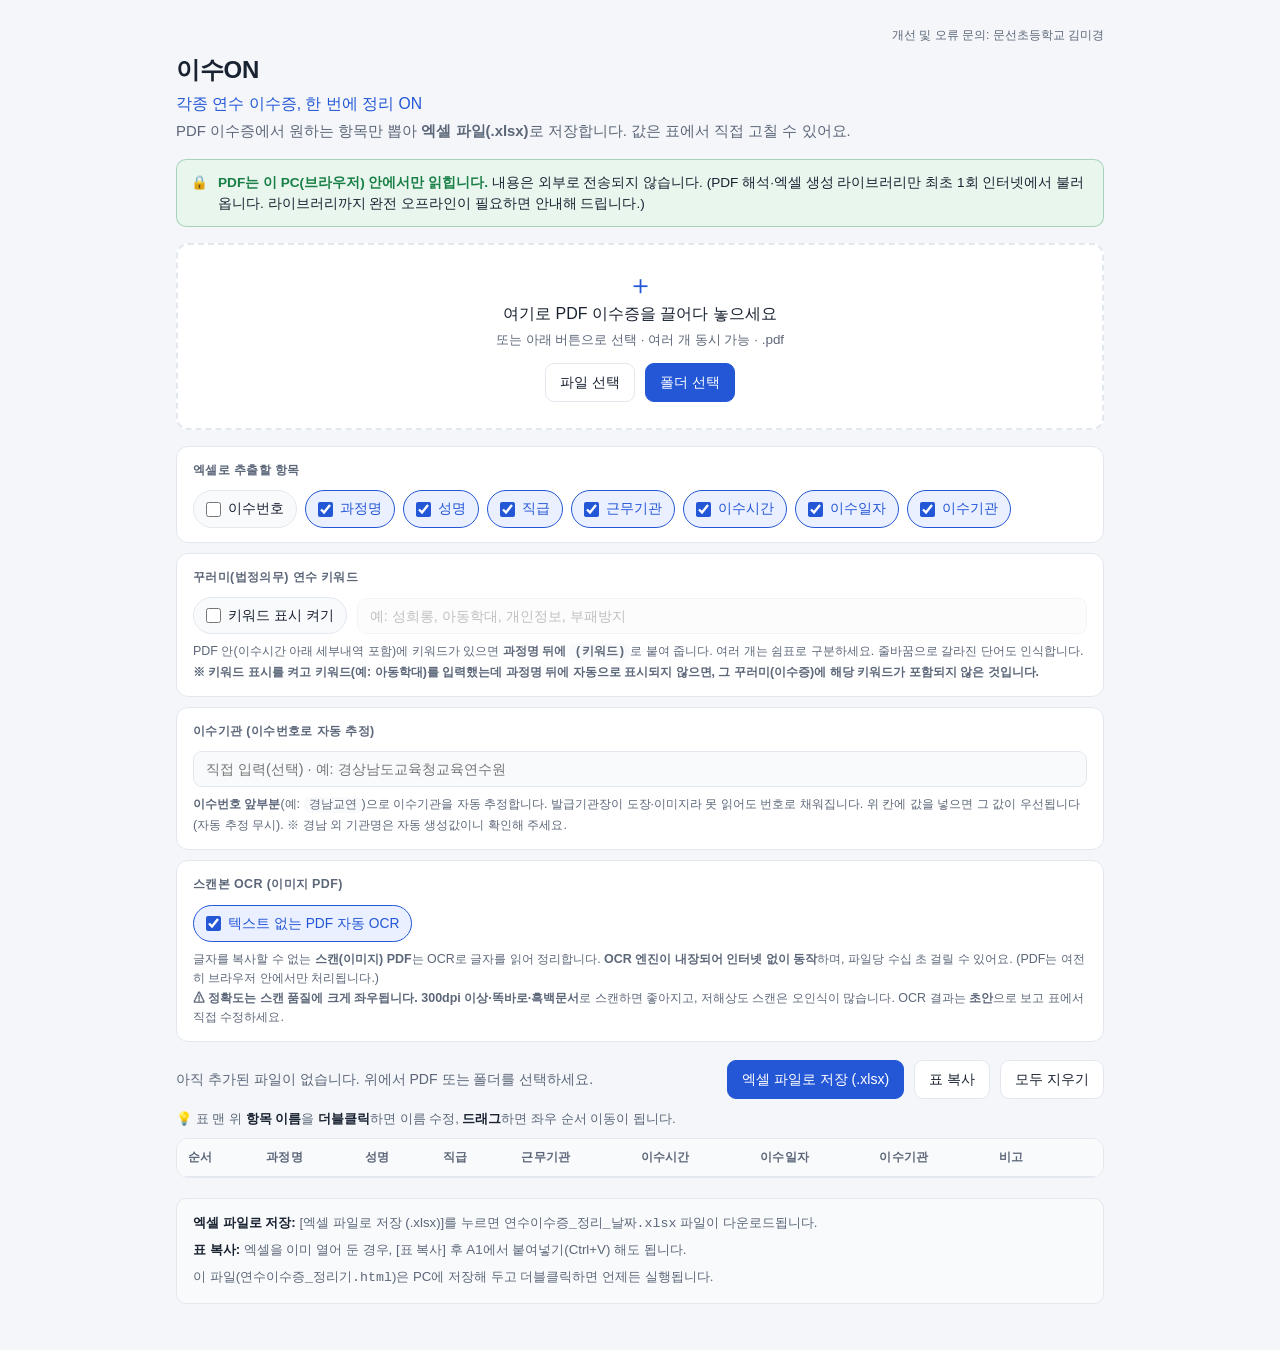
==== 연수이수증_정리기/web/index.html @ c48e7df6 "OCR 안내 보강: 저해상도 경고·300dpi 권장, 웹버전 '엔진 내장(인터넷 불필요)' 표기 Co-Authored-By: Claude Opus 4.8 <noreply@anthr" ====
<!doctype html>
<html lang="ko">
<head>
<meta charset="utf-8">
<meta name="viewport" content="width=device-width, initial-scale=1, viewport-fit=cover">
<title>이수ON</title>
<style>
  :root{
    --bg:#f4f6f9; --surface:#ffffff; --surface-2:#f9fafc;
    --fg:#192231; --muted:#5c6779; --line:#e3e8ef;
    --accent:#2457d6; --accent-weak:#eaf0ff;
    --good:#1a7f46; --good-bg:#e8f6ee;
    --warn:#9a6a00; --warn-bg:#fff6df; --warn-line:#f0dca0;
    --font:"Malgun Gothic","맑은 고딕",-apple-system,"Apple SD Gothic Neo","Noto Sans KR",sans-serif;
    --mono:"SFMono-Regular",Consolas,"Noto Sans KR",monospace;
    --radius:12px;
  }
  @media (prefers-color-scheme:dark){:root:not([data-theme="light"]){
    --bg:#0f141c; --surface:#161e29; --surface-2:#111823;
    --fg:#e7ecf4; --muted:#93a0b3; --line:#283340;
    --accent:#6f9bff; --accent-weak:#1b2740;
    --good:#58c98c; --good-bg:#14281d;
    --warn:#e6b85c; --warn-bg:#2a2314; --warn-line:#4a3d1c;
    color-scheme:dark;
  }}
  :root[data-theme="dark"]{
    --bg:#0f141c; --surface:#161e29; --surface-2:#111823;
    --fg:#e7ecf4; --muted:#93a0b3; --line:#283340;
    --accent:#6f9bff; --accent-weak:#1b2740;
    --good:#58c98c; --good-bg:#14281d;
    --warn:#e6b85c; --warn-bg:#2a2314; --warn-line:#4a3d1c;
    color-scheme:dark;
  }
  *{box-sizing:border-box;}
  html,body{margin:0;}
  body{background:var(--bg);color:var(--fg);font-family:var(--font);line-height:1.55;-webkit-text-size-adjust:100%;}
  .wrap{max-width:960px;margin:0 auto;padding:26px 16px 48px;}
  header h1{font-size:1.5rem;font-weight:700;margin:0 0 4px;letter-spacing:-.01em;}
  header p.sub{margin:0;color:var(--muted);font-size:.93rem;}
  header .tagline{margin:0 0 4px;color:var(--accent);font-weight:500;font-size:.98rem;}
  header h1 .on{color:inherit;}
  .privacy{display:flex;gap:10px;align-items:flex-start;margin:16px 0;padding:12px 14px;
    background:var(--good-bg);border:1px solid rgba(26,127,70,.3);border-radius:10px;font-size:.85rem;}
  .privacy b{color:var(--good);} .privacy .ic{flex:0 0 auto;}
  .contact{text-align:right;font-size:.75rem;color:var(--muted);margin:0 0 6px;}

  .drop{border:2px dashed var(--line);border-radius:var(--radius);background:var(--surface);
    padding:26px 20px;text-align:center;cursor:pointer;transition:border-color .15s,background .15s;display:block;}
  .drop:hover,.drop.over{border-color:var(--accent);background:var(--accent-weak);}
  .drop .plus{font-size:1.7rem;color:var(--accent);line-height:1;margin-bottom:4px;}
  .drop .big{font-size:1rem;font-weight:500;}
  .drop .small{color:var(--muted);font-size:.84rem;margin-top:3px;}
  .dropbtns{display:flex;gap:10px;justify-content:center;margin-top:12px;flex-wrap:wrap;}

  .panel{margin-top:16px;border:1px solid var(--line);border-radius:var(--radius);background:var(--surface);padding:14px 16px;}
  .panel + .panel{margin-top:10px;}
  .panel .ptitle{font-size:.78rem;font-weight:700;color:var(--muted);letter-spacing:.03em;margin-bottom:10px;text-transform:uppercase;}
  .chips{display:flex;flex-wrap:wrap;gap:8px;}
  .chip{display:inline-flex;align-items:center;gap:7px;padding:7px 12px;border:1px solid var(--line);
    border-radius:999px;font-size:.86rem;cursor:pointer;user-select:none;background:var(--surface-2);transition:.12s;}
  .chip:hover{border-color:var(--accent);}
  .chip input{accent-color:var(--accent);width:15px;height:15px;margin:0;cursor:pointer;}
  .chip.on{background:var(--accent-weak);border-color:var(--accent);color:var(--accent);font-weight:500;}
  .kwrow{display:flex;flex-wrap:wrap;gap:10px;align-items:center;}
  .kwrow .chip{flex:0 0 auto;}
  .kwrow input[type=text]{flex:1 1 240px;min-width:0;font-family:var(--font);font-size:.9rem;
    padding:9px 12px;border:1px solid var(--line);border-radius:9px;background:var(--surface-2);color:var(--fg);}
  .kwrow input[type=text]:focus{outline:2px solid var(--accent);outline-offset:-1px;border-color:var(--accent);}
  .kwrow input[type=text]:disabled{opacity:.45;cursor:not-allowed;}
  .issinput{width:100%;font-family:var(--font);font-size:.9rem;padding:9px 12px;border:1px solid var(--line);border-radius:9px;background:var(--surface-2);color:var(--fg);}
  .issinput:focus{outline:2px solid var(--accent);outline-offset:-1px;border-color:var(--accent);}
  .kwhint{font-size:.78rem;color:var(--muted);margin-top:8px;}
  .kwhint code{font-family:var(--mono);background:var(--surface-2);padding:1px 5px;border-radius:5px;}

  .bar{display:flex;flex-wrap:wrap;gap:10px;align-items:center;margin:18px 0 10px;}
  .bar .count{color:var(--muted);font-size:.88rem;margin-right:auto;}
  .tablehint{margin:0 0 8px;font-size:.82rem;color:var(--muted);}
  .tablehint b{color:var(--fg);}
  button{font-family:var(--font);font-size:.88rem;font-weight:500;cursor:pointer;border-radius:9px;
    padding:9px 14px;border:1px solid var(--line);background:var(--surface);color:var(--fg);transition:.15s;}
  button:hover{border-color:var(--accent);}
  button.primary{background:var(--accent);border-color:var(--accent);color:#fff;}
  button.primary:hover{filter:brightness(1.05);}
  button:focus-visible{outline:2px solid var(--accent);outline-offset:2px;}

  .tablecard{border:1px solid var(--line);border-radius:var(--radius);overflow:hidden;background:var(--surface);}
  .tablescroll{overflow-x:auto;}
  table{border-collapse:collapse;width:100%;font-size:.89rem;}
  th,td{padding:9px 11px;text-align:left;border-bottom:1px solid var(--line);vertical-align:top;white-space:nowrap;}
  th{background:var(--surface-2);font-weight:700;font-size:.78rem;color:var(--muted);letter-spacing:.02em;position:sticky;top:0;z-index:1;}
  td.idx{color:var(--muted);font-variant-numeric:tabular-nums;width:48px;}
  td.data{font-family:var(--mono);white-space:normal;max-width:240px;}
  th.col{cursor:grab;user-select:none;}
  th.col.dragging{opacity:.45;}
  th.col.dragover{box-shadow:inset 3px 0 0 var(--accent);}
  th.col .lbl{display:inline-block;}
  th .lbl[contenteditable]{outline:2px solid var(--accent);border-radius:4px;padding:0 3px;cursor:text;}
  th.idx{cursor:pointer;}
  td[contenteditable]:focus{outline:2px solid var(--accent);outline-offset:-2px;border-radius:4px;background:var(--accent-weak);}
  tr.warn td{background:var(--warn-bg);}
  tr.example td{opacity:.72;}
  td.note{font-size:.78rem;white-space:normal;max-width:180px;}
  td.note.ok{color:var(--good);} td.note.bad{color:var(--warn);}
  .badge{display:inline-block;font-size:.66rem;font-weight:700;padding:1px 7px;border-radius:999px;background:var(--accent-weak);color:var(--accent);margin-left:6px;}
  .del{border:none;background:none;color:var(--muted);font-size:1rem;padding:2px 6px;border-radius:6px;}
  .del:hover{color:#d9534f;background:rgba(217,83,79,.12);}

  .foot{margin-top:20px;padding:14px 16px;border:1px solid var(--line);border-radius:10px;background:var(--surface-2);font-size:.83rem;color:var(--muted);}
  .foot b{color:var(--fg);} .foot p{margin:0 0 6px;} .foot p:last-child{margin:0;}
  .foot code{font-family:var(--mono);}
  .toast{position:fixed;left:50%;transform:translateX(-50%);bottom:22px;
    background:var(--fg);color:var(--bg);padding:10px 18px;border-radius:999px;font-size:.86rem;
    box-shadow:0 6px 24px rgba(0,0,0,.25);opacity:0;transition:opacity .2s;pointer-events:none;z-index:20;}
  .toast.show{opacity:1;}
  .spin{display:inline-block;width:14px;height:14px;border:2px solid var(--line);border-top-color:var(--accent);
    border-radius:50%;animation:sp .7s linear infinite;vertical-align:-2px;}
  @keyframes sp{to{transform:rotate(360deg);}}
  @media (prefers-reduced-motion:reduce){.spin{animation:none;}}
  @media (max-width:520px){header h1{font-size:1.3rem;} .drop{padding:22px 14px;}}
</style>
</head>
<body>
<div class="wrap">
  <div class="contact">개선 및 오류 문의: 문선초등학교 김미경</div>
  <header>
    <h1>이수<span class="on">ON</span></h1>
    <p class="tagline">각종 연수 이수증, 한 번에 정리 ON</p>
    <p class="sub">PDF 이수증에서 원하는 항목만 뽑아 <b>엑셀 파일(.xlsx)</b>로 저장합니다. 값은 표에서 직접 고칠 수 있어요.</p>
  </header>

  <div class="privacy">
    <span class="ic">🔒</span>
    <div><b>PDF는 이 PC(브라우저) 안에서만 읽힙니다.</b> 내용은 외부로 전송되지 않습니다. (PDF 해석·엑셀 생성 라이브러리만 최초 1회 인터넷에서 불러옵니다. 라이브러리까지 완전 오프라인이 필요하면 안내해 드립니다.)</div>
  </div>

  <div class="drop" id="drop">
    <div class="plus">＋</div>
    <div class="big">여기로 PDF 이수증을 끌어다 놓으세요</div>
    <div class="small">또는 아래 버튼으로 선택 · 여러 개 동시 가능 · .pdf</div>
    <div class="dropbtns">
      <button type="button" id="pickFiles">파일 선택</button>
      <button type="button" id="pickFolder" class="primary">폴더 선택</button>
    </div>
    <input id="fileInput" type="file" accept="application/pdf,.pdf" multiple hidden>
    <input id="folderInput" type="file" webkitdirectory hidden>
  </div>

  <div class="panel">
    <div class="ptitle">엑셀로 추출할 항목</div>
    <div class="chips" id="colChips"></div>
  </div>

  <div class="panel">
    <div class="ptitle">꾸러미(법정의무) 연수 키워드</div>
    <div class="kwrow">
      <label class="chip" id="kwChip"><input type="checkbox" id="kwToggle"><span>키워드 표시 켜기</span></label>
      <input type="text" id="kwInput" placeholder="예: 성희롱, 아동학대, 개인정보, 부패방지" disabled>
    </div>
    <div class="kwhint">PDF 안(이수시간 아래 세부내역 포함)에 키워드가 있으면 <b>과정명 뒤에 <code>(키워드)</code></b>로 붙여 줍니다. 여러 개는 쉼표로 구분하세요. 줄바꿈으로 갈라진 단어도 인식합니다.<br><b>※ 키워드 표시를 켜고 키워드(예: 아동학대)를 입력했는데 과정명 뒤에 자동으로 표시되지 않으면, 그 꾸러미(이수증)에 해당 키워드가 포함되지 않은 것입니다.</b></div>
  </div>

  <div class="panel">
    <div class="ptitle">이수기관 (이수번호로 자동 추정)</div>
    <input type="text" id="issInput" placeholder="직접 입력(선택) · 예: 경상남도교육청교육연수원" class="issinput">
    <div class="kwhint"><b>이수번호 앞부분</b>(예: <code>경남교연</code>)으로 이수기관을 자동 추정합니다. 발급기관장이 도장·이미지라 못 읽어도 번호로 채워집니다. 위 칸에 값을 넣으면 그 값이 우선됩니다(자동 추정 무시). ※ 경남 외 기관명은 자동 생성값이니 확인해 주세요.</div>
  </div>

  <div class="panel">
    <div class="ptitle">스캔본 OCR (이미지 PDF)</div>
    <label class="chip on" id="ocrChip"><input type="checkbox" id="ocrToggle" checked><span>텍스트 없는 PDF 자동 OCR</span></label>
    <div class="kwhint">글자를 복사할 수 없는 <b>스캔(이미지) PDF</b>는 OCR로 글자를 읽어 정리합니다. <b>OCR 엔진이 내장되어 인터넷 없이 동작</b>하며, 파일당 수십 초 걸릴 수 있어요. (PDF는 여전히 브라우저 안에서만 처리됩니다.)<br><b>⚠ 정확도는 스캔 품질에 크게 좌우됩니다.</b> <b>300dpi 이상·똑바로·흑백문서</b>로 스캔하면 좋아지고, 저해상도 스캔은 오인식이 많습니다. OCR 결과는 <b>초안</b>으로 보고 표에서 직접 수정하세요.</div>
  </div>

  <div class="bar">
    <span class="count" id="count">아직 추가된 파일이 없습니다. 위에서 PDF 또는 폴더를 선택하세요.</span>
    <button id="saveXlsxBtn" class="primary">엑셀 파일로 저장 (.xlsx)</button>
    <button id="copyBtn">표 복사</button>
    <button id="clearBtn">모두 지우기</button>
  </div>

  <p class="tablehint">💡 표 맨 위 <b>항목 이름</b>을 <b>더블클릭</b>하면 이름 수정, <b>드래그</b>하면 좌우 순서 이동이 됩니다.</p>

  <div class="tablecard">
    <div class="tablescroll"><table>
      <thead><tr id="headRow"></tr></thead>
      <tbody id="tbody"></tbody>
    </table></div>
  </div>

  <div class="foot">
    <p><b>엑셀 파일로 저장:</b> [엑셀 파일로 저장 (.xlsx)]를 누르면 <code>연수이수증_정리_날짜.xlsx</code> 파일이 다운로드됩니다.</p>
    <p><b>표 복사:</b> 엑셀을 이미 열어 둔 경우, [표 복사] 후 A1에서 붙여넣기(Ctrl+V) 해도 됩니다.</p>
    <p>이 파일(<code>연수이수증_정리기.html</code>)은 PC에 저장해 두고 더블클릭하면 언제든 실행됩니다.</p>
  </div>
</div>

<div class="toast" id="toast"></div>

<script src="lib/pdf.min.js"></script>
<script src="lib/xlsx.full.min.js"></script>
<script src="tess/tesseract.min.js"></script>
<script>
(function(){
  "use strict";
  if(window.pdfjsLib){
    pdfjsLib.GlobalWorkerOptions.workerSrc="lib/pdf.worker.min.js";
  }

  // ===== 추출 로직 =====
  var L={
    number:["연수이수번호","이수증번호","이수증서번호","이수번호","연수번호","수료증번호","수료번호","증서번호","발급번호","등록번호","관리번호"],
    course:["과정명","연수과정명","교육과정명","과정"],
    name:["성명","이름","성함","수료자","이수자","연수자","교육생"],
    rank:["직급","직위","직 급","현직급"],
    org:["근무기관","소속기관","소속","근무처","학교명","근무학교","근무지"],
    hours:["이수시간","연수시간","교육시간","수료시간","이수 시간"],
    date:["이수일자","이수일","수료일자","수료일","이수년월일","연수이수일자","연수이수일","교육이수일"],
    period:["연수기간","교육기간","이수기간","수료기간","연수일자","교육일자"],
    issuer:["이수기관","연수기관","교육기관","발급기관","주관기관","운영기관","교육원","연수원"]
  };
  function esc(s){return s.replace(/[.*+?^${}()|[\]\\]/g,'\\$&');}
  function spaced(l){return l.split('').map(esc).join('\\s*');}
  function findValue(text,labels){
    var lines=text.split('\n');
    for(var i=0;i<labels.length;i++){var re=new RegExp(spaced(labels[i])+'\\s*[:：]?\\s*(.+)');
      for(var j=0;j<lines.length;j++){var m=re.exec(lines[j]);if(m&&m[1].trim())return m[1].trim();}}
    return '';
  }
  function findLabelValue(text,labels,multi){
    var lines=text.split('\n');
    for(var i=0;i<labels.length;i++){
      var re=new RegExp('^\\s*'+spaced(labels[i])+'\\s*[:：]\\s*(.*)$');
      for(var j=0;j<lines.length;j++){
        var m=re.exec(lines[j]);
        if(m){
          var val=(m[1]||'').trim();
          if(multi){
            for(var k=j+1;k<lines.length;k++){
              var ln=lines[k];
              if(!ln.trim())break;
              if(/^\s*[가-힣A-Za-z()\s]{1,12}[:：]/.test(ln))break;
              val+=ln.trim();
            }
          }
          if(val)return val;
        }
      }
    }
    return '';
  }
  function toIso(m){function p(n,l){n=String(n);while(n.length<l)n='0'+n;return n;}return p(+m[1],4)+'-'+p(+m[2],2)+'-'+p(+m[3],2);}
  function allDates(s){var re=/(\d{4})\s*[.\-/년]\s*(\d{1,2})\s*[.\-/월]\s*(\d{1,2})/g,m,r=[];while((m=re.exec(s)))r.push(m);return r;}
  function extractDateStr(v){var ms=allDates(v);return ms.length?toIso(ms[ms.length-1]):'';}
  function extractNumber(v){if(!v)return'';var m=/제\s*([0-9A-Za-z가-힣\-–()]+)\s*호/.exec(v);if(m)return m[1].trim();m=/([0-9]{2,}[0-9A-Za-z\-–/]*)/.exec(v);if(m)return m[1].trim();var t=v.trim().split(/\s+/);return t[0]||v.trim();}
  function extractName(v){if(!v)return'';var m=/^((?:[가-힣]\s+){1,3}[가-힣])/.exec(v.trim());if(m)return m[1].replace(/\s+/g,'');m=/[가-힣]{2,5}/.exec(v);if(m)return m[0];m=/[A-Za-z]+(?:\s[A-Za-z]+){0,2}/.exec(v);return m?m[0].trim():v.trim();}
  function extractNumberFull(text){var v=findValue(text,L.number),n=v?extractNumber(v):'';if(n)return n;var m=/제\s*([0-9A-Za-z가-힣][0-9A-Za-z가-힣\-–()/]*)\s*호/.exec(text);if(m)return m[1].trim();return '';}
  function extractDateFull(text){
    var d=extractDateStr(findValue(text,L.date));if(d)return d;
    d=extractDateStr(findValue(text,L.period));if(d)return d;
    var lines=text.split('\n');
    for(var i=0;i<lines.length;i++){if(lines[i].indexOf('증명')>=0||lines[i].indexOf('발급')>=0||lines[i].indexOf('수여')>=0){
      for(var j=i;j<Math.min(i+3,lines.length);j++){var ms=allDates(lines[j]);if(ms.length)return toIso(ms[ms.length-1]);}}}
    var m2=allDates(text);if(m2.length)return toIso(m2[m2.length-1]);
    return '';
  }
  var ISSUER_MAP={'중앙교연':'중앙교육연수원','경남교연':'경상남도교육청교육연수원','서울교연':'서울특별시교육청교육연수원','부산교연':'부산광역시교육청교육연수원','대구교연':'대구광역시교육청교육연수원','인천교연':'인천광역시교육청교육연수원','광주교연':'광주광역시교육청교육연수원','대전교연':'대전광역시교육청교육연수원','울산교연':'울산광역시교육청교육연수원','세종교연':'세종특별자치시교육청교육연수원','경기교연':'경기도교육청교육연수원','강원교연':'강원특별자치도교육청교육연수원','충북교연':'충청북도교육청교육연수원','충남교연':'충청남도교육청교육연수원','전북교연':'전북특별자치도교육청교육연수원','전남교연':'전라남도교육청교육연수원','경북교연':'경상북도교육청교육연수원','제주교연':'제주특별자치도교육청교육연수원'};
  function issuerFromNumber(num){
    if(!num)return '';
    var m=/^\s*제?\s*([가-힣A-Za-z]+)/.exec(num);
    if(!m)return '';
    var key=m[1];
    if(ISSUER_MAP[key])return ISSUER_MAP[key];
    if(/(연수원|교육원|진흥원|평생교육|교육연수)/.test(key)&&key.length>=4)return key;
    for(var k in ISSUER_MAP){if(key.indexOf(k)===0||k.indexOf(key)===0)return ISSUER_MAP[k];}
    return '';
  }
  function extractIssuer(text){
    var v=findLabelValue(text,L.issuer,false);if(v)return v.trim();
    var lines=text.split('\n').map(function(s){return s.trim();}).filter(Boolean);
    var markers=['연수원','교육원','교육청','학교','평생교육','센터','교육연수','진흥원'];
    for(var i=lines.length-1;i>=0;i--){
      var core=lines[i].replace(/\s*[\(（][^\)）]*[\)）]\s*$/,'').trim();
      if(/장$/.test(core)&&core.length>=4&&markers.some(function(m){return core.indexOf(m)>=0;})){
        var name=core.replace(/장$/,'').replace(/\s+/g,'').trim();
        if(name.length>=2)return name;
      }
    }
    return '';
  }
  function parsePdfText(text){
    return {
      number:extractNumberFull(text),
      course:findLabelValue(text,L.course,true),
      name:extractName(findLabelValue(text,L.name,false)||findValue(text,L.name)),
      rank:findLabelValue(text,L.rank,false),
      org:findLabelValue(text,L.org,true),
      hours:findLabelValue(text,L.hours,false),
      date:extractDateFull(text),
      issuer:extractIssuer(text)
    };
  }

  // ===== PDF → 텍스트 =====
  function extractText(buf){
    return pdfjsLib.getDocument({data:buf}).promise.then(function(pdf){
      var pages=[],out=[];for(var p=1;p<=pdf.numPages;p++)pages.push(p);
      return pages.reduce(function(chain,pn){return chain.then(function(){
        return pdf.getPage(pn).then(function(page){return page.getTextContent().then(function(tc){
          var lines=[];
          tc.items.forEach(function(it){
            if(typeof it.str!=='string')return;
            var x=it.transform[4],y=it.transform[5],h=it.height||10,line=null;
            for(var k=0;k<lines.length;k++){if(Math.abs(lines[k].y-y)<=Math.max(3,h*0.5)){line=lines[k];break;}}
            if(!line){line={y:y,parts:[]};lines.push(line);}
            line.parts.push({x:x,w:it.width||0,s:it.str});
          });
          lines.sort(function(a,b){return b.y-a.y;});
          lines.forEach(function(Ln){
            Ln.parts.sort(function(a,b){return a.x-b.x;});
            var str='',pe=null;
            Ln.parts.forEach(function(pt){if(pe!==null&&(pt.x-pe)>1.5)str+=' ';str+=pt.s;pe=pt.x+pt.w;});
            out.push(str);
          });
        });});
      });},Promise.resolve()).then(function(){try{pdf.destroy();}catch(e){}return out.join('\n');});
    });
  }

  // ===== 상태 =====
  var COLS=[
    {key:'number',label:'이수번호'},{key:'course',label:'과정명'},{key:'name',label:'성명'},
    {key:'rank',label:'직급'},{key:'org',label:'근무기관'},{key:'hours',label:'이수시간'},
    {key:'date',label:'이수일자'},{key:'issuer',label:'이수기관'}
  ];
  var WIDTH={number:24,course:40,name:10,rank:16,org:40,hours:14,date:12,issuer:24};
  var selected={number:false,course:true,name:true,rank:true,org:true,hours:true,date:true,issuer:true};
  var bundleOn=false, keywords=[], issuerDefault='', ocrOn=true;
  var order=COLS.map(function(c){return c.key;});
  var labels={}; COLS.forEach(function(c){labels[c.key]=c.label;});
  var dragKey=null;
  var idxLabel='순서';
  var rows=[];

  var EXAMPLE={example:true,file:'예시_이수증.pdf',
    text:'법정의무연수 성희롱예방 아동학대 개인정보',
    number:'경남교연-2026-446420',course:'노무행정실무과정(1기)',name:'김미경',
    rank:'지방교육행정주사보',org:'경상남도교육청 경상남도사천교육지원청 문선초등학교',
    hours:'14시간 (840분)',date:'2026-05-22',issuer:''};

  function norm(s){return (s||'').replace(/\s+/g,'');}
  function compose(base,row){
    if(bundleOn&&keywords.length){
      var hay=row.textNorm||norm(row.text);
      var matched=keywords.filter(function(k){return k&&hay.indexOf(norm(k))>=0;});
      if(matched.length)return (base||'')+'('+matched.join(', ')+')';
    }
    return base||'';
  }
  function getVal(row,key){
    if(key==='course')return row.courseEdited?(row.courseOverride||''):compose(row.course,row);
    if(key==='issuer')return row.issuer||issuerDefault||issuerFromNumber(row.number)||'';
    return row[key]||'';
  }
  function setVal(row,key,text){
    if(key==='course'){row.courseEdited=true;row.courseOverride=text;}
    else row[key]=text;
  }
  function rowNote(row){
    if(row.textFailed)return '텍스트 추출 실패 (스캔본일 수 있음)';
    var miss=[];
    order.forEach(function(k){if(selected[k]&&!getVal(row,k))miss.push(labels[k]);});
    return miss.length?('검토필요: '+miss.join(', ')+' 미검출'):'';
  }

  // ===== 렌더 =====
  var tbody=document.getElementById('tbody'),headRow=document.getElementById('headRow'),countEl=document.getElementById('count');
  function escapeHtml(s){return String(s==null?'':s).replace(/[&<>"]/g,function(c){return {'&':'&amp;','<':'&lt;','>':'&gt;','"':'&quot;'}[c];});}
  function renderHead(){
    var h='<th class="idx"><span class="lbl">'+escapeHtml(idxLabel)+'</span></th>';
    order.forEach(function(k){ if(!selected[k])return;
      h+='<th class="col" draggable="true" data-key="'+k+'" title="더블클릭: 이름 수정 · 드래그: 순서 이동"><span class="lbl">'+escapeHtml(labels[k])+'</span></th>';
    });
    h+='<th>비고</th><th></th>';
    headRow.innerHTML=h;
    bindHeader();
  }
  function moveColumn(from,to){
    if(!from||from===to)return;
    var fi=order.indexOf(from); if(fi<0)return;
    order.splice(fi,1);
    var ti=order.indexOf(to); if(ti<0){order.push(from);}else{order.splice(ti,0,from);}
    render();
  }
  function bindHeader(){
    Array.prototype.forEach.call(headRow.querySelectorAll('th.col'),function(th){
      var span=th.querySelector('.lbl'),key=th.getAttribute('data-key');
      th.addEventListener('dblclick',function(){
        th.setAttribute('draggable','false');span.setAttribute('contenteditable','true');span.focus();
        var rg=document.createRange();rg.selectNodeContents(span);var sel=window.getSelection();sel.removeAllRanges();sel.addRange(rg);
      });
      span.addEventListener('keydown',function(e){if(e.key==='Enter'){e.preventDefault();span.blur();}});
      span.addEventListener('blur',function(){
        span.removeAttribute('contenteditable');th.setAttribute('draggable','true');
        var v=span.textContent.trim();if(v)labels[key]=v;renderHead();
      });
      th.addEventListener('dragstart',function(e){if(span.getAttribute('contenteditable')){e.preventDefault();return;}dragKey=key;e.dataTransfer.effectAllowed='move';th.classList.add('dragging');});
      th.addEventListener('dragend',function(){dragKey=null;Array.prototype.forEach.call(headRow.querySelectorAll('th.col'),function(x){x.classList.remove('dragging','dragover');});});
      th.addEventListener('dragover',function(e){if(!dragKey)return;e.preventDefault();e.dataTransfer.dropEffect='move';th.classList.add('dragover');});
      th.addEventListener('dragleave',function(){th.classList.remove('dragover');});
      th.addEventListener('drop',function(e){e.preventDefault();th.classList.remove('dragover');moveColumn(dragKey,key);});
    });
    var idxTh=headRow.querySelector('th.idx'),ispan=idxTh&&idxTh.querySelector('.lbl');
    if(ispan){
      idxTh.addEventListener('dblclick',function(){ispan.setAttribute('contenteditable','true');ispan.focus();var rg=document.createRange();rg.selectNodeContents(ispan);var sel=window.getSelection();sel.removeAllRanges();sel.addRange(rg);});
      ispan.addEventListener('keydown',function(e){if(e.key==='Enter'){e.preventDefault();ispan.blur();}});
      ispan.addEventListener('blur',function(){ispan.removeAttribute('contenteditable');var v=ispan.textContent.trim();if(v)idxLabel=v;renderHead();});
    }
  }
  function render(){
    renderHead();
    tbody.innerHTML='';
    var list=rows;
    list.forEach(function(r,i){
      var note=r.example?'':rowNote(r);
      var tr=document.createElement('tr');
      tr.className=(r.example?'example':'')+(note?' warn':'');
      var html='<td class="idx">'+(i+1)+'</td>';
      order.forEach(function(k){if(!selected[k])return;
        html+='<td class="data" data-k="'+k+'" contenteditable="true">'+escapeHtml(getVal(r,k))+'</td>';
      });
      html+='<td class="note '+(note?'bad':'ok')+'">'+(r.example?'<span class="badge">예시</span>':(note?escapeHtml(note):'정상'))+'</td>';
      html+='<td>'+(r.example?'':'<button class="del" data-i="'+i+'" title="삭제">✕</button>')+'</td>';
      tr.innerHTML=html;
      tbody.appendChild(tr);
    });
    bindCells();
    updateCount();
  }
  function bindCells(){
    Array.prototype.forEach.call(tbody.querySelectorAll('td[contenteditable]'),function(td){
      td.addEventListener('input',function(){
        var idx=Array.prototype.indexOf.call(tbody.children,td.parentNode);
        if(idx<0||!rows[idx])return; setVal(rows[idx],td.getAttribute('data-k'),td.textContent.trim());
      });
      td.addEventListener('blur',function(){render();});
    });
    Array.prototype.forEach.call(tbody.querySelectorAll('.del'),function(b){
      b.addEventListener('click',function(){rows.splice(+b.getAttribute('data-i'),1);render();});
    });
  }
  function updateCount(){
    if(!rows.length){countEl.textContent='아직 추가된 파일이 없습니다. 위에서 PDF 또는 폴더를 선택하세요.';return;}
    var warn=0;rows.forEach(function(r){if(rowNote(r))warn++;});
    countEl.textContent='총 '+rows.length+'건'+(warn?(' · 검토 필요 '+warn+'건'):' · 모두 정상');
  }

  // ===== 파일 처리 =====
  // ===== OCR (스캔 PDF용, 필요할 때만 인터넷에서 로드) =====
  function loadTesseract(){return window.Tesseract?Promise.resolve():Promise.reject(new Error('OCR 엔진 로드 실패'));}
  function renderCanvas(page,scale){
    var vp=page.getViewport({scale:scale});
    var cv=document.createElement('canvas');cv.width=Math.ceil(vp.width);cv.height=Math.ceil(vp.height);
    return page.render({canvasContext:cv.getContext('2d'),viewport:vp}).promise.then(function(){return cv;});
  }
  function preprocess(cv){
    // 그레이스케일만 (이진화는 오인식을 늘려 사용하지 않음)
    try{
      var ctx=cv.getContext('2d'),im=ctx.getImageData(0,0,cv.width,cv.height),d=im.data,i,g;
      for(i=0;i<d.length;i+=4){g=(d[i]*0.299+d[i+1]*0.587+d[i+2]*0.114)|0;d[i]=d[i+1]=d[i+2]=g;}
      ctx.putImageData(im,0,0);
    }catch(e){}
    return cv;
  }
  function detectSkew(cv){
    try{
      var sc=Math.min(1,900/cv.width),w=Math.round(cv.width*sc),h=Math.round(cv.height*sc);
      var t=document.createElement('canvas');t.width=w;t.height=h;t.getContext('2d').drawImage(cv,0,0,w,h);
      var im=t.getContext('2d').getImageData(0,0,w,h).data,gr=new Uint8Array(w*h),hist=new Array(256),i;
      for(i=0;i<256;i++)hist[i]=0;
      for(i=0;i<w*h;i++){var p=i*4,g=(im[p]*0.299+im[p+1]*0.587+im[p+2]*0.114)|0;gr[i]=g;hist[g]++;}
      var tot=w*h,sum=0;for(i=0;i<256;i++)sum+=i*hist[i];var sB=0,wB=0,mx=0,th=128,wF,mB,mF,bt;
      for(i=0;i<256;i++){wB+=hist[i];if(!wB)continue;wF=tot-wB;if(!wF)break;sB+=i*hist[i];mB=sB/wB;mF=(sum-sB)/wF;bt=wB*wF*(mB-mF)*(mB-mF);if(bt>mx){mx=bt;th=i;}}
      var xs=[],ys=[],cx=w/2,cy=h/2,x,y;
      for(y=0;y<h;y++)for(x=0;x<w;x++)if(gr[y*w+x]<th){xs.push(x-cx);ys.push(y-cy);}
      var n=xs.length;if(n<80)return 0;var best=0,bs=-1,deg;
      for(deg=-12;deg<=12.0001;deg+=0.3){var r=deg*Math.PI/180,c=Math.cos(r),s=Math.sin(r),acc={},k,scr=0;
        for(i=0;i<n;i++){var yp=Math.round(ys[i]*c-xs[i]*s);acc[yp]=(acc[yp]||0)+1;}
        for(k in acc)scr+=acc[k]*acc[k];
        if(scr>bs){bs=scr;best=deg;}}
      return best;
    }catch(e){return 0;}
  }
  function deskew(cv){
    // 기울기가 큰 경우(>3.5도)만 자동 회전 보정 (작은 기울기는 보간 흐림이 손해)
    var a=detectSkew(cv);
    if(Math.abs(a)>3.5){
      var o=document.createElement('canvas');o.width=cv.width;o.height=cv.height;var c=o.getContext('2d');
      c.fillStyle='#fff';c.fillRect(0,0,o.width,o.height);c.imageSmoothingEnabled=true;c.imageSmoothingQuality='high';
      c.translate(o.width/2,o.height/2);c.rotate(-a*Math.PI/180);c.drawImage(cv,-cv.width/2,-cv.height/2);
      return o;
    }
    return cv;
  }
  function ocrExtract(buf,onprog){
    return loadTesseract().then(function(){
      return pdfjsLib.getDocument({data:buf}).promise.then(function(pdf){
        return Tesseract.createWorker('kor',1,{workerPath:'tess/worker.min.js',corePath:'tess',langPath:'tess',gzip:true}).then(function(worker){
          var out=[],chain=Promise.resolve();
          for(var p=1;p<=pdf.numPages;p++){(function(pn){
            chain=chain.then(function(){return pdf.getPage(pn).then(function(page){return renderCanvas(page,4).then(function(cv){preprocess(cv);cv=deskew(cv);return worker.recognize(cv).then(function(res){out.push((res&&res.data&&res.data.text)||'');if(onprog)onprog(pn,pdf.numPages);});});});});
          })(p);}
          return chain.then(function(){return worker.terminate().then(function(){return out.join('\n');});});
        });
      });
    });
  }
  function blankRow(name){return {file:name,text:'',number:'',course:'',name:'',rank:'',org:'',hours:'',date:'',issuer:''};}
  function pushParsed(file,text,isOcr){
    var r=parsePdfText(text);r.file=file.name;r.text=text;r.textNorm=text.replace(/\s+/g,'');
    if(!text.trim())r.textFailed=true; else if(isOcr)r.ocr=true;
    rows.push(r);render();
  }
  var busy=false;
  function handleFiles(files){
    if(busy||!files||!files.length)return;
    if(!window.pdfjsLib){toast('PDF 라이브러리를 불러오지 못했습니다(인터넷 확인).');return;}
    var arr=Array.prototype.slice.call(files).filter(function(f){return /\.pdf$/i.test(f.name)||f.type==='application/pdf';});
    if(!arr.length){toast('PDF 파일이 없습니다');return;}
    busy=true;countEl.innerHTML='<span class="spin"></span> 읽는 중...';
    arr.reduce(function(chain,file){return chain.then(function(){
      return file.arrayBuffer().then(function(buf){return extractText(buf).then(function(text){
        if(!text.trim()&&ocrOn){
          countEl.innerHTML='<span class="spin"></span> OCR 처리 중... '+file.name;
          return file.arrayBuffer().then(function(buf2){
            return ocrExtract(buf2,function(pn,tot){countEl.innerHTML='<span class="spin"></span> OCR '+file.name+' ('+pn+'/'+tot+'쪽)';})
              .then(function(ot){pushParsed(file,ot,true);})
              .catch(function(e){var r=blankRow(file.name);r.textFailed=true;r.errMsg='OCR: '+((e&&e.message)||e);rows.push(r);render();});
          });
        }
        pushParsed(file,text,false);
      });}).catch(function(e){
        var r=blankRow(file.name);r.textFailed=true;r.errMsg=(e&&e.message)||String(e);rows.push(r);render();
      });
    });},Promise.resolve()).then(function(){busy=false;render();toast(arr.length+'개 파일 처리 완료');});
  }

  // ===== 엑셀 파일 저장 (.xlsx) =====
  function buildRows(){
    var keys=order.filter(function(k){return selected[k];});
    var head=[idxLabel].concat(keys.map(function(k){return labels[k];})).concat(['비고']);
    var aoa=[head];
    rows.forEach(function(r,i){
      aoa.push([i+1].concat(keys.map(function(k){return getVal(r,k);})).concat([rowNote(r)]));
    });
    return {aoa:aoa,keys:keys};
  }
  function saveXlsx(){
    if(!rows.length){toast('먼저 PDF를 추가하세요');return;}
    if(!window.XLSX){toast('엑셀 라이브러리를 불러오지 못했습니다(인터넷 확인).');return;}
    var b=buildRows();
    var ws=XLSX.utils.aoa_to_sheet(b.aoa);
    ws['!cols']=[{wch:6}].concat(b.keys.map(function(k){return {wch:WIDTH[k]||16};})).concat([{wch:30}]);
    var wb=XLSX.utils.book_new();
    XLSX.utils.book_append_sheet(wb,ws,'연수이수증');
    var d=new Date(),stamp=d.getFullYear()+String(d.getMonth()+1).padStart(2,'0')+String(d.getDate()).padStart(2,'0');
    XLSX.writeFile(wb,'연수이수증_정리_'+stamp+'.xlsx');
    toast('엑셀 파일을 저장했습니다');
  }

  // ===== 표 복사(TSV) =====
  function copyTable(){
    if(!rows.length){toast('먼저 PDF를 추가하세요');return;}
    var b=buildRows(),tsv=b.aoa.map(function(r){return r.join('\t');}).join('\n');
    var done=function(){toast('복사됨 · 엑셀에서 Ctrl+V');};
    if(navigator.clipboard&&navigator.clipboard.writeText){navigator.clipboard.writeText(tsv).then(done).catch(function(){fb(tsv,done);});}
    else fb(tsv,done);
  }
  function fb(text,done){var ta=document.createElement('textarea');ta.value=text;ta.style.position='fixed';ta.style.opacity='0';document.body.appendChild(ta);ta.focus();ta.select();try{document.execCommand('copy');done();}catch(e){toast('복사 실패 — 표를 직접 선택해 복사하세요');}document.body.removeChild(ta);}

  // ===== 토스트 =====
  var toastEl=document.getElementById('toast'),tt=null;
  function toast(m){toastEl.textContent=m;toastEl.classList.add('show');clearTimeout(tt);tt=setTimeout(function(){toastEl.classList.remove('show');},2200);}

  // ===== 컨트롤 =====
  var colChips=document.getElementById('colChips');
  COLS.forEach(function(c){
    var lab=document.createElement('label');lab.className='chip'+(selected[c.key]?' on':'');
    lab.innerHTML='<input type="checkbox" '+(selected[c.key]?'checked':'')+'><span>'+c.label+'</span>';
    var cb=lab.querySelector('input');
    cb.addEventListener('change',function(){selected[c.key]=cb.checked;lab.classList.toggle('on',cb.checked);render();});
    colChips.appendChild(lab);
  });
  var kwToggle=document.getElementById('kwToggle'),kwInput=document.getElementById('kwInput'),kwChip=document.getElementById('kwChip');
  function parseKw(){keywords=kwInput.value.split(/[,\n]+/).map(function(s){return s.trim();}).filter(Boolean);}
  kwToggle.addEventListener('change',function(){bundleOn=kwToggle.checked;kwInput.disabled=!bundleOn;kwChip.classList.toggle('on',bundleOn);if(bundleOn)kwInput.focus();render();});
  kwInput.addEventListener('input',function(){parseKw();render();});
  var issInput=document.getElementById('issInput');
  issInput.addEventListener('input',function(){issuerDefault=issInput.value.trim();render();});
  var ocrToggle=document.getElementById('ocrToggle'),ocrChip=document.getElementById('ocrChip');
  ocrToggle.addEventListener('change',function(){ocrOn=ocrToggle.checked;ocrChip.classList.toggle('on',ocrOn);});

  var drop=document.getElementById('drop'),input=document.getElementById('fileInput'),folderInput=document.getElementById('folderInput');
  input.addEventListener('change',function(){handleFiles(input.files);input.value='';});
  folderInput.addEventListener('change',function(){handleFiles(folderInput.files);folderInput.value='';});
  document.getElementById('pickFiles').addEventListener('click',function(e){e.stopPropagation();input.click();});
  document.getElementById('pickFolder').addEventListener('click',function(e){e.stopPropagation();folderInput.click();});
  ['dragenter','dragover'].forEach(function(ev){drop.addEventListener(ev,function(e){e.preventDefault();drop.classList.add('over');});});
  ['dragleave','drop'].forEach(function(ev){drop.addEventListener(ev,function(e){e.preventDefault();drop.classList.remove('over');});});
  drop.addEventListener('drop',function(e){if(e.dataTransfer&&e.dataTransfer.files)handleFiles(e.dataTransfer.files);});
  document.getElementById('saveXlsxBtn').addEventListener('click',saveXlsx);
  document.getElementById('copyBtn').addEventListener('click',copyTable);
  document.getElementById('clearBtn').addEventListener('click',function(){rows=[];render();});

  render();
})();
</script>
<script>
(function(){function p(){try{fetch("ping",{method:"POST",cache:"no-store"}).catch(function(){});}catch(e){}}p();setInterval(p,3000);document.addEventListener("visibilitychange",function(){if(!document.hidden)p();});})();
</script>
</body>
</html>
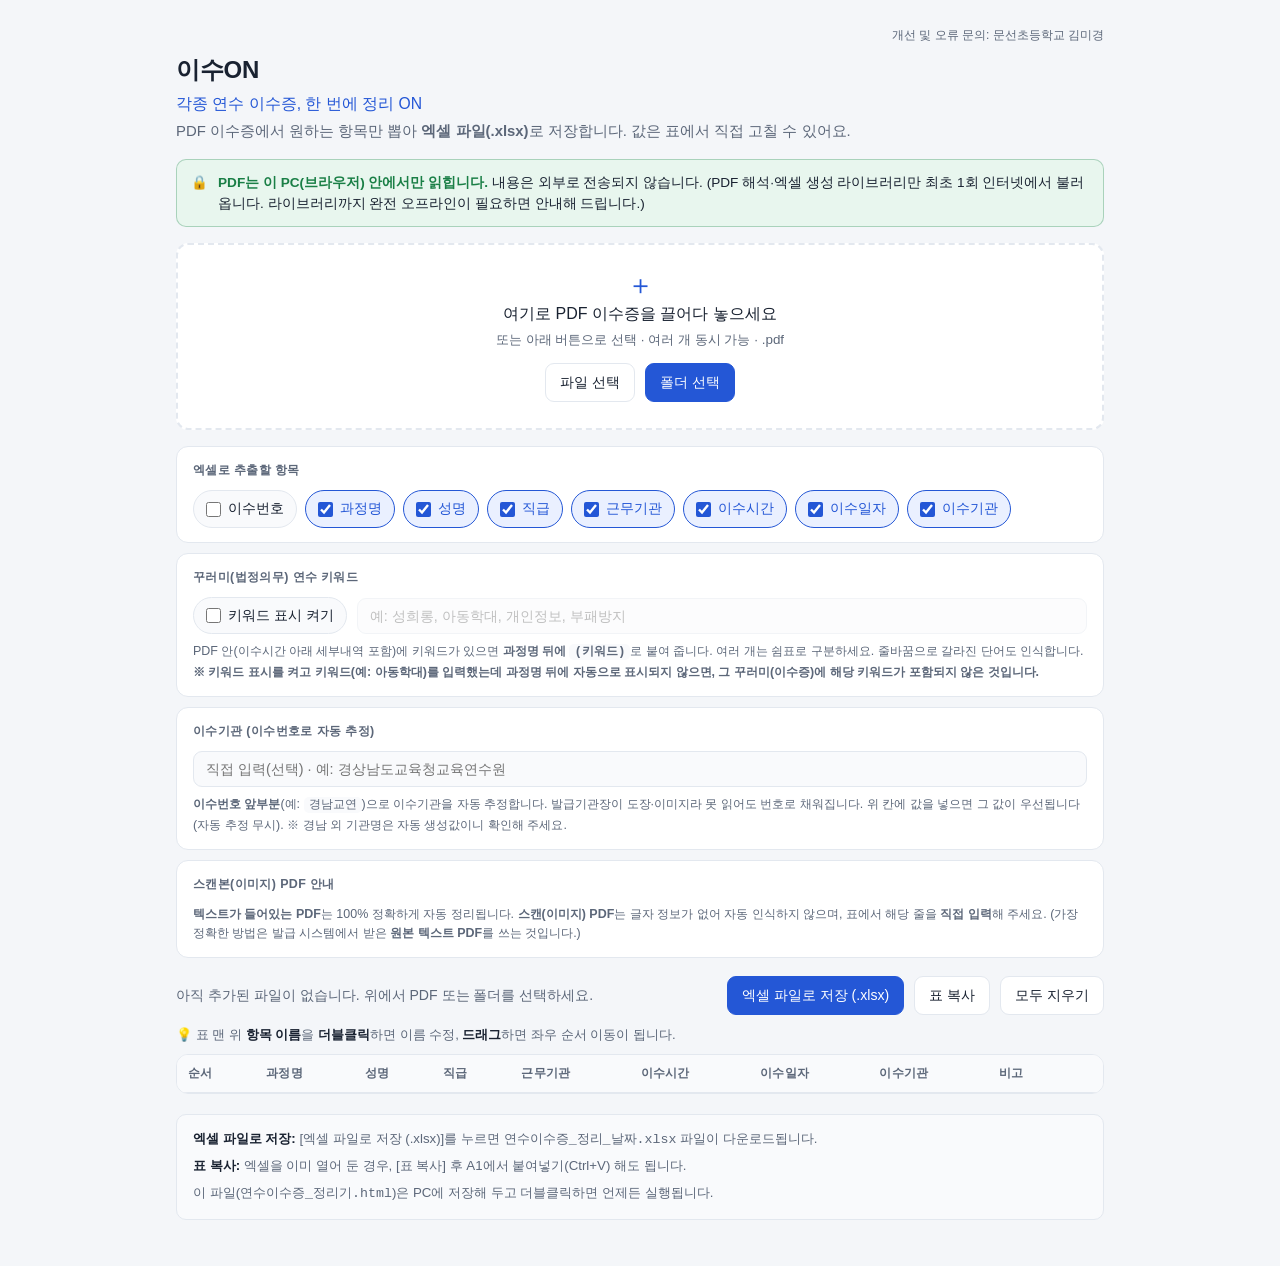
==== commit bb6452c8: "Clean up OCR scaffolding from the repo OCR 기능을 제거했으므로 관련 파일/코드를 모두 정리합니다. - RapidOCR/, tessdata/, we" ====
--- a/연수이수증_정리기/web/index.html
+++ b/연수이수증_정리기/web/index.html
@@ -166,9 +166,8 @@
   </div>
 
   <div class="panel">
-    <div class="ptitle">스캔본 OCR (이미지 PDF)</div>
-    <label class="chip on" id="ocrChip"><input type="checkbox" id="ocrToggle" checked><span>텍스트 없는 PDF 자동 OCR</span></label>
-    <div class="kwhint">글자를 복사할 수 없는 <b>스캔(이미지) PDF</b>는 OCR로 글자를 읽어 정리합니다. <b>OCR 엔진이 내장되어 인터넷 없이 동작</b>하며, 파일당 수십 초 걸릴 수 있어요. (PDF는 여전히 브라우저 안에서만 처리됩니다.)<br><b>⚠ 정확도는 스캔 품질에 크게 좌우됩니다.</b> <b>300dpi 이상·똑바로·흑백문서</b>로 스캔하면 좋아지고, 저해상도 스캔은 오인식이 많습니다. OCR 결과는 <b>초안</b>으로 보고 표에서 직접 수정하세요.</div>
+    <div class="ptitle">스캔본(이미지) PDF 안내</div>
+    <div class="kwhint"><b>텍스트가 들어있는 PDF</b>는 100% 정확하게 자동 정리됩니다. <b>스캔(이미지) PDF</b>는 글자 정보가 없어 자동 인식하지 않으며, 표에서 해당 줄을 <b>직접 입력</b>해 주세요. (가장 정확한 방법은 발급 시스템에서 받은 <b>원본 텍스트 PDF</b>를 쓰는 것입니다.)</div>
   </div>
 
   <div class="bar">
@@ -198,7 +197,6 @@
 
 <script src="lib/pdf.min.js"></script>
 <script src="lib/xlsx.full.min.js"></script>
-<script src="tess/tesseract.min.js"></script>
 <script>
 (function(){
   "use strict";
@@ -287,14 +285,28 @@
     }
     return '';
   }
+  // 라벨이 일부 깨진 PDF 대비: 값의 내용/위치로 보강 추출
+  var RANK_KW=/(주사보|주무관|사무관|서기관|주사|교사|교감|교장|장학사|장학관|연구사|연구관|교육연구|행정주사|행정서기)/;
+  function nameFallback(text){var LN=text.split('\n');for(var i=0;i<LN.length;i++){var m=/명\s*[:：]\s*([가-힣]{2,4})\s*[)\]]?\s*$/.exec(LN[i]);if(m)return m[1];}return '';}
+  function rankFallback(text){var LN=text.split('\n');for(var i=0;i<LN.length;i++){if(RANK_KW.test(LN[i])){var m=/[가-힣]{3,}/.exec(LN[i].replace(/^\s*(직\s*)?급\s*[:：]?\s*/,''));if(m)return m[0];}}return '';}
+  function hoursFallback(text){var m=/(\d{1,3}\s*시간\s*(?:\([^\)]*\))?)/.exec(text);return m?m[1].replace(/\s+/g,' ').trim():'';}
+  function orgFallback(text){var LN=text.split('\n');for(var i=0;i<LN.length;i++){if(LN[i].indexOf('학교')>=0){var cur=LN[i];if(i>0&&/(교육청|지원청|도교육|교육지원)/.test(LN[i-1]))cur=LN[i-1]+cur;return cur.replace(/\s+/g,'').trim();}}return '';}
+  function courseFallback(text){var LN=text.split('\n');for(var i=0;i<LN.length;i++){var m=/정\s*명\s*[:：]\s*(.+)/.exec(LN[i]);if(m&&m[1].trim())return m[1].trim();}return '';}
   function parsePdfText(text){
+    var name=extractName(findLabelValue(text,L.name,false)||findValue(text,L.name));
+    var rank=findLabelValue(text,L.rank,false);
+    var org=findLabelValue(text,L.org,true);
+    var hours=findLabelValue(text,L.hours,false);
+    var course=findLabelValue(text,L.course,true);
+    if(!course)course=courseFallback(text);
+    if(!name)name=nameFallback(text);
+    if(!rank)rank=rankFallback(text);
+    if(!org)org=orgFallback(text);
+    if(!hours)hours=hoursFallback(text);
     return {
       number:extractNumberFull(text),
-      course:findLabelValue(text,L.course,true),
-      name:extractName(findLabelValue(text,L.name,false)||findValue(text,L.name)),
-      rank:findLabelValue(text,L.rank,false),
-      org:findLabelValue(text,L.org,true),
-      hours:findLabelValue(text,L.hours,false),
+      course:course,
+      name:name,rank:rank,org:org,hours:hours,
       date:extractDateFull(text),
       issuer:extractIssuer(text)
     };
@@ -334,7 +346,7 @@
   ];
   var WIDTH={number:24,course:40,name:10,rank:16,org:40,hours:14,date:12,issuer:24};
   var selected={number:false,course:true,name:true,rank:true,org:true,hours:true,date:true,issuer:true};
-  var bundleOn=false, keywords=[], issuerDefault='', ocrOn=true;
+  var bundleOn=false, keywords=[], issuerDefault='';
   var order=COLS.map(function(c){return c.key;});
   var labels={}; COLS.forEach(function(c){labels[c.key]=c.label;});
   var dragKey=null;
@@ -366,7 +378,7 @@
     else row[key]=text;
   }
   function rowNote(row){
-    if(row.textFailed)return '텍스트 추출 실패 (스캔본일 수 있음)';
+    if(row.textFailed)return '스캔본(이미지) — 텍스트가 없어 자동 추출 불가, 직접 입력하세요';
     var miss=[];
     order.forEach(function(k){if(selected[k]&&!getVal(row,k))miss.push(labels[k]);});
     return miss.length?('검토필요: '+miss.join(', ')+' 미검출'):'';
@@ -455,69 +467,10 @@
   }
 
   // ===== 파일 처리 =====
-  // ===== OCR (스캔 PDF용, 필요할 때만 인터넷에서 로드) =====
-  function loadTesseract(){return window.Tesseract?Promise.resolve():Promise.reject(new Error('OCR 엔진 로드 실패'));}
-  function renderCanvas(page,scale){
-    var vp=page.getViewport({scale:scale});
-    var cv=document.createElement('canvas');cv.width=Math.ceil(vp.width);cv.height=Math.ceil(vp.height);
-    return page.render({canvasContext:cv.getContext('2d'),viewport:vp}).promise.then(function(){return cv;});
-  }
-  function preprocess(cv){
-    // 그레이스케일만 (이진화는 오인식을 늘려 사용하지 않음)
-    try{
-      var ctx=cv.getContext('2d'),im=ctx.getImageData(0,0,cv.width,cv.height),d=im.data,i,g;
-      for(i=0;i<d.length;i+=4){g=(d[i]*0.299+d[i+1]*0.587+d[i+2]*0.114)|0;d[i]=d[i+1]=d[i+2]=g;}
-      ctx.putImageData(im,0,0);
-    }catch(e){}
-    return cv;
-  }
-  function detectSkew(cv){
-    try{
-      var sc=Math.min(1,900/cv.width),w=Math.round(cv.width*sc),h=Math.round(cv.height*sc);
-      var t=document.createElement('canvas');t.width=w;t.height=h;t.getContext('2d').drawImage(cv,0,0,w,h);
-      var im=t.getContext('2d').getImageData(0,0,w,h).data,gr=new Uint8Array(w*h),hist=new Array(256),i;
-      for(i=0;i<256;i++)hist[i]=0;
-      for(i=0;i<w*h;i++){var p=i*4,g=(im[p]*0.299+im[p+1]*0.587+im[p+2]*0.114)|0;gr[i]=g;hist[g]++;}
-      var tot=w*h,sum=0;for(i=0;i<256;i++)sum+=i*hist[i];var sB=0,wB=0,mx=0,th=128,wF,mB,mF,bt;
-      for(i=0;i<256;i++){wB+=hist[i];if(!wB)continue;wF=tot-wB;if(!wF)break;sB+=i*hist[i];mB=sB/wB;mF=(sum-sB)/wF;bt=wB*wF*(mB-mF)*(mB-mF);if(bt>mx){mx=bt;th=i;}}
-      var xs=[],ys=[],cx=w/2,cy=h/2,x,y;
-      for(y=0;y<h;y++)for(x=0;x<w;x++)if(gr[y*w+x]<th){xs.push(x-cx);ys.push(y-cy);}
-      var n=xs.length;if(n<80)return 0;var best=0,bs=-1,deg;
-      for(deg=-12;deg<=12.0001;deg+=0.3){var r=deg*Math.PI/180,c=Math.cos(r),s=Math.sin(r),acc={},k,scr=0;
-        for(i=0;i<n;i++){var yp=Math.round(ys[i]*c-xs[i]*s);acc[yp]=(acc[yp]||0)+1;}
-        for(k in acc)scr+=acc[k]*acc[k];
-        if(scr>bs){bs=scr;best=deg;}}
-      return best;
-    }catch(e){return 0;}
-  }
-  function deskew(cv){
-    // 기울기가 큰 경우(>3.5도)만 자동 회전 보정 (작은 기울기는 보간 흐림이 손해)
-    var a=detectSkew(cv);
-    if(Math.abs(a)>3.5){
-      var o=document.createElement('canvas');o.width=cv.width;o.height=cv.height;var c=o.getContext('2d');
-      c.fillStyle='#fff';c.fillRect(0,0,o.width,o.height);c.imageSmoothingEnabled=true;c.imageSmoothingQuality='high';
-      c.translate(o.width/2,o.height/2);c.rotate(-a*Math.PI/180);c.drawImage(cv,-cv.width/2,-cv.height/2);
-      return o;
-    }
-    return cv;
-  }
-  function ocrExtract(buf,onprog){
-    return loadTesseract().then(function(){
-      return pdfjsLib.getDocument({data:buf}).promise.then(function(pdf){
-        return Tesseract.createWorker('kor',1,{workerPath:'tess/worker.min.js',corePath:'tess',langPath:'tess',gzip:true}).then(function(worker){
-          var out=[],chain=Promise.resolve();
-          for(var p=1;p<=pdf.numPages;p++){(function(pn){
-            chain=chain.then(function(){return pdf.getPage(pn).then(function(page){return renderCanvas(page,4).then(function(cv){preprocess(cv);cv=deskew(cv);return worker.recognize(cv).then(function(res){out.push((res&&res.data&&res.data.text)||'');if(onprog)onprog(pn,pdf.numPages);});});});});
-          })(p);}
-          return chain.then(function(){return worker.terminate().then(function(){return out.join('\n');});});
-        });
-      });
-    });
-  }
   function blankRow(name){return {file:name,text:'',number:'',course:'',name:'',rank:'',org:'',hours:'',date:'',issuer:''};}
-  function pushParsed(file,text,isOcr){
+  function pushParsed(file,text){
     var r=parsePdfText(text);r.file=file.name;r.text=text;r.textNorm=text.replace(/\s+/g,'');
-    if(!text.trim())r.textFailed=true; else if(isOcr)r.ocr=true;
+    if(!text.trim())r.textFailed=true;
     rows.push(r);render();
   }
   var busy=false;
@@ -529,15 +482,7 @@
     busy=true;countEl.innerHTML='<span class="spin"></span> 읽는 중...';
     arr.reduce(function(chain,file){return chain.then(function(){
       return file.arrayBuffer().then(function(buf){return extractText(buf).then(function(text){
-        if(!text.trim()&&ocrOn){
-          countEl.innerHTML='<span class="spin"></span> OCR 처리 중... '+file.name;
-          return file.arrayBuffer().then(function(buf2){
-            return ocrExtract(buf2,function(pn,tot){countEl.innerHTML='<span class="spin"></span> OCR '+file.name+' ('+pn+'/'+tot+'쪽)';})
-              .then(function(ot){pushParsed(file,ot,true);})
-              .catch(function(e){var r=blankRow(file.name);r.textFailed=true;r.errMsg='OCR: '+((e&&e.message)||e);rows.push(r);render();});
-          });
-        }
-        pushParsed(file,text,false);
+        pushParsed(file,text);
       });}).catch(function(e){
         var r=blankRow(file.name);r.textFailed=true;r.errMsg=(e&&e.message)||String(e);rows.push(r);render();
       });
@@ -596,8 +541,6 @@
   kwInput.addEventListener('input',function(){parseKw();render();});
   var issInput=document.getElementById('issInput');
   issInput.addEventListener('input',function(){issuerDefault=issInput.value.trim();render();});
-  var ocrToggle=document.getElementById('ocrToggle'),ocrChip=document.getElementById('ocrChip');
-  ocrToggle.addEventListener('change',function(){ocrOn=ocrToggle.checked;ocrChip.classList.toggle('on',ocrOn);});
 
   var drop=document.getElementById('drop'),input=document.getElementById('fileInput'),folderInput=document.getElementById('folderInput');
   input.addEventListener('change',function(){handleFiles(input.files);input.value='';});
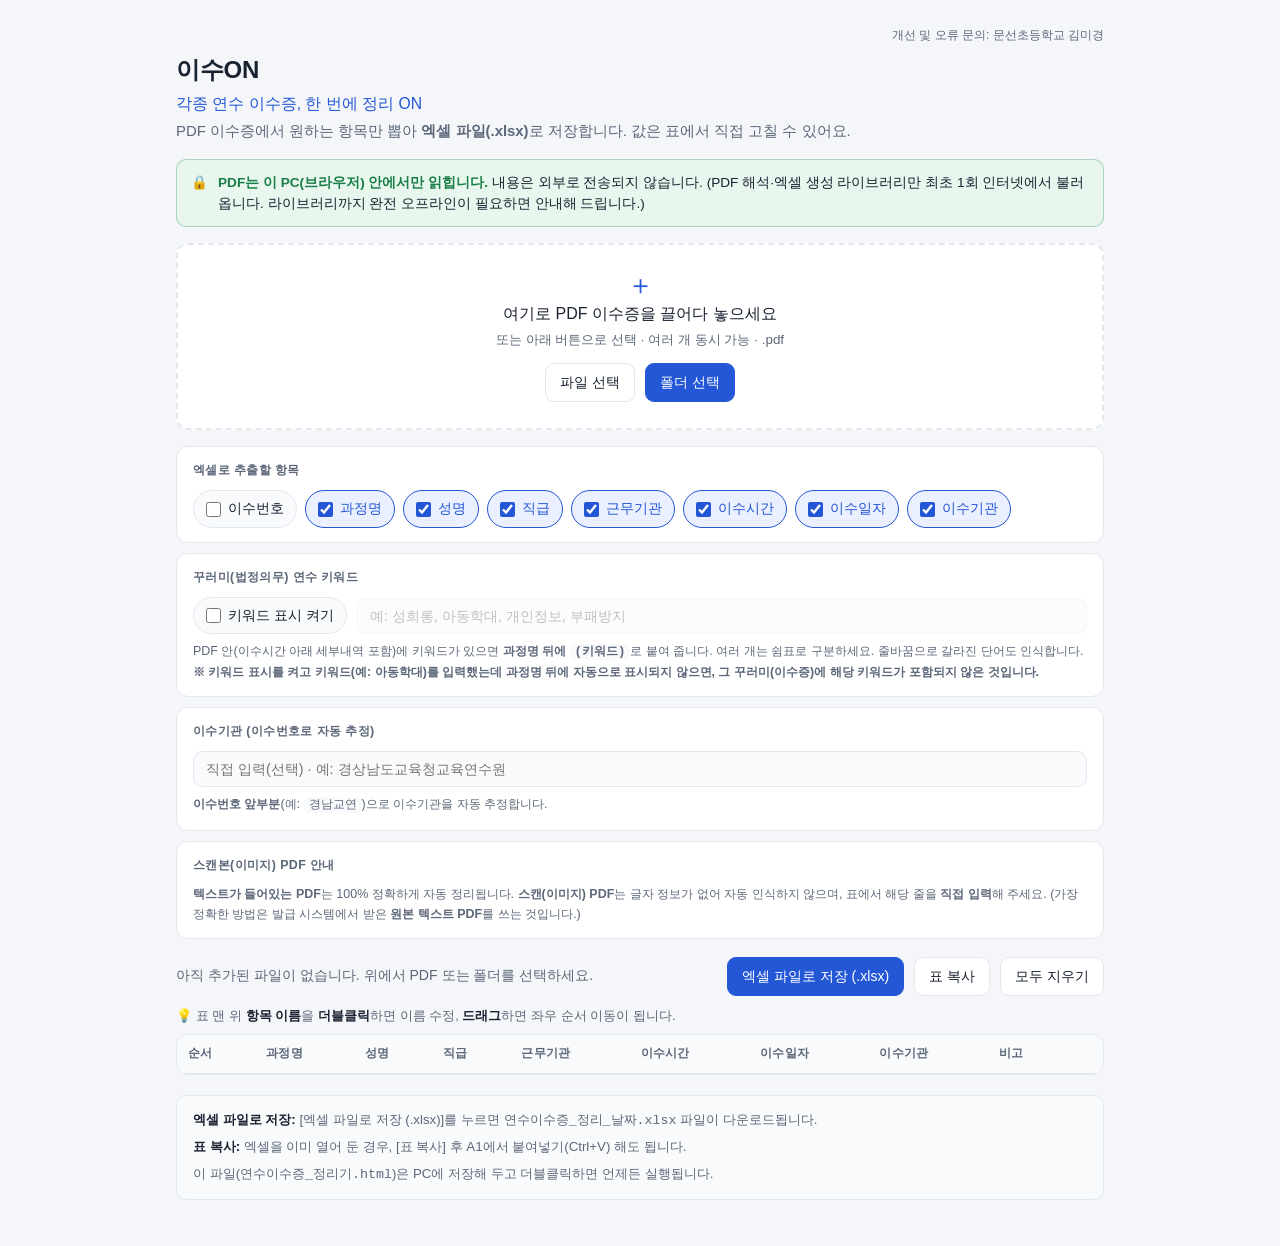
==== commit c1f88ce5: "Shorten 이수기관 hint to a single line 이수기관 안내 문구에서 세부 설명(도장·이미지 보강, 우선순위, 경남 외 주의)을 삭제하고 "이수번호 앞부분(예: 경" ====
--- a/연수이수증_정리기/web/index.html
+++ b/연수이수증_정리기/web/index.html
@@ -162,7 +162,7 @@
   <div class="panel">
     <div class="ptitle">이수기관 (이수번호로 자동 추정)</div>
     <input type="text" id="issInput" placeholder="직접 입력(선택) · 예: 경상남도교육청교육연수원" class="issinput">
-    <div class="kwhint"><b>이수번호 앞부분</b>(예: <code>경남교연</code>)으로 이수기관을 자동 추정합니다. 발급기관장이 도장·이미지라 못 읽어도 번호로 채워집니다. 위 칸에 값을 넣으면 그 값이 우선됩니다(자동 추정 무시). ※ 경남 외 기관명은 자동 생성값이니 확인해 주세요.</div>
+    <div class="kwhint"><b>이수번호 앞부분</b>(예: <code>경남교연</code>)으로 이수기관을 자동 추정합니다.</div>
   </div>
 
   <div class="panel">
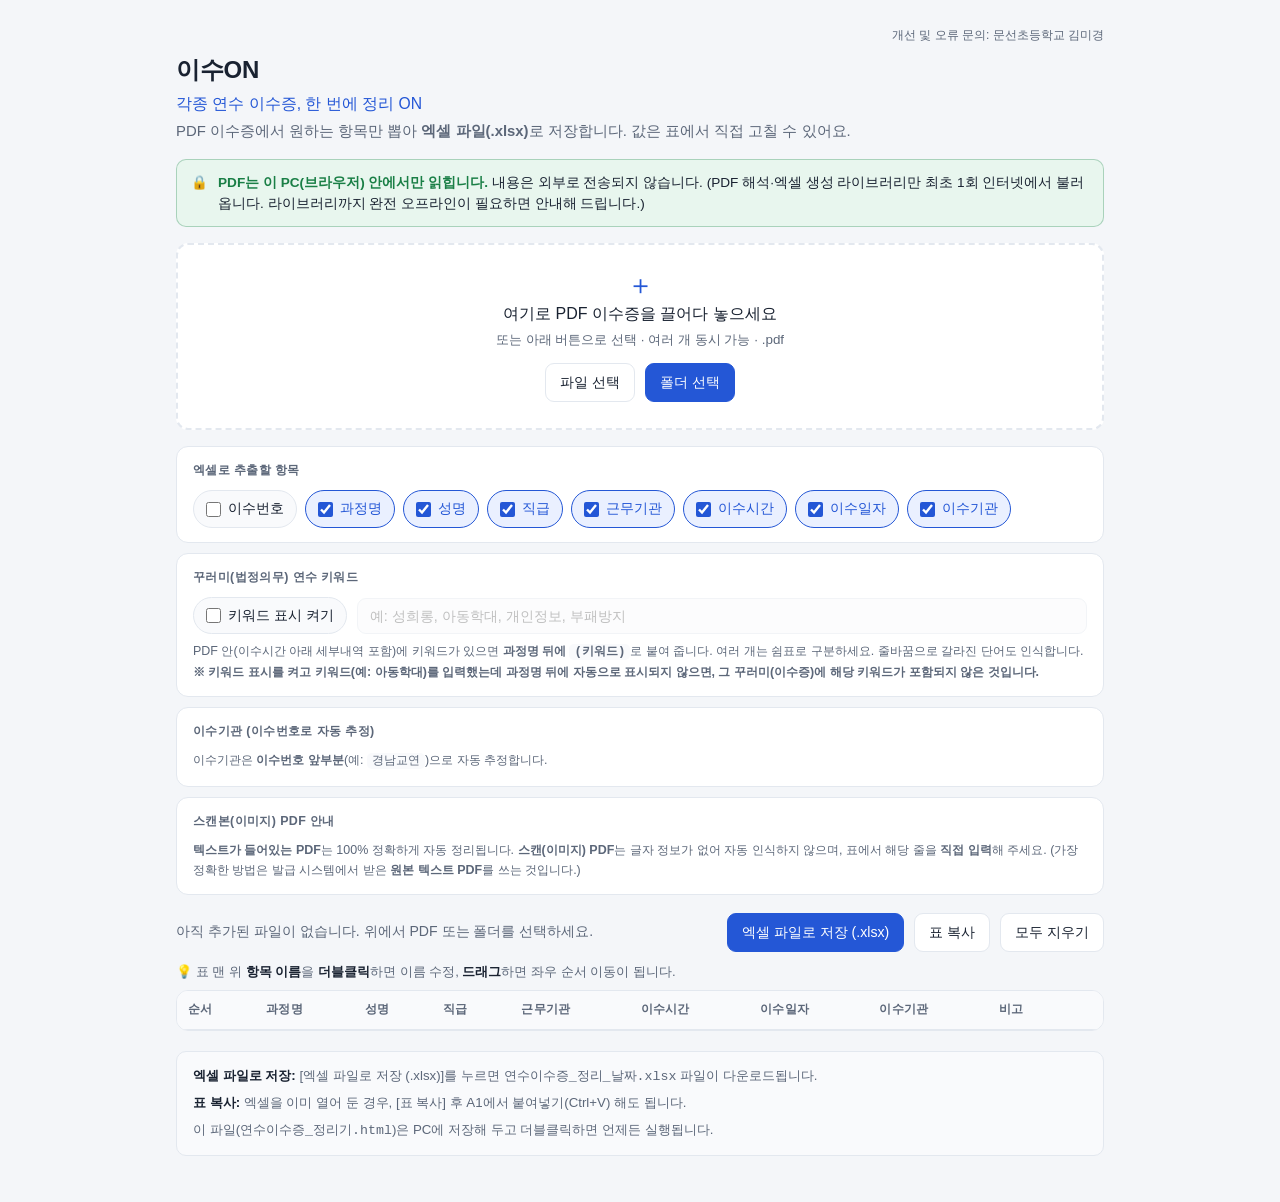
==== commit baa21838: "Remove 이수기관 manual-input field; auto-estimate only 이수기관 직접 입력칸(#issInput)을 삭제하고 안내 문구를 "이수기관은 이수번호 앞" ====
--- a/연수이수증_정리기/web/index.html
+++ b/연수이수증_정리기/web/index.html
@@ -67,8 +67,6 @@
     padding:9px 12px;border:1px solid var(--line);border-radius:9px;background:var(--surface-2);color:var(--fg);}
   .kwrow input[type=text]:focus{outline:2px solid var(--accent);outline-offset:-1px;border-color:var(--accent);}
   .kwrow input[type=text]:disabled{opacity:.45;cursor:not-allowed;}
-  .issinput{width:100%;font-family:var(--font);font-size:.9rem;padding:9px 12px;border:1px solid var(--line);border-radius:9px;background:var(--surface-2);color:var(--fg);}
-  .issinput:focus{outline:2px solid var(--accent);outline-offset:-1px;border-color:var(--accent);}
   .kwhint{font-size:.78rem;color:var(--muted);margin-top:8px;}
   .kwhint code{font-family:var(--mono);background:var(--surface-2);padding:1px 5px;border-radius:5px;}
 
@@ -161,8 +159,7 @@
 
   <div class="panel">
     <div class="ptitle">이수기관 (이수번호로 자동 추정)</div>
-    <input type="text" id="issInput" placeholder="직접 입력(선택) · 예: 경상남도교육청교육연수원" class="issinput">
-    <div class="kwhint"><b>이수번호 앞부분</b>(예: <code>경남교연</code>)으로 이수기관을 자동 추정합니다.</div>
+    <div class="kwhint">이수기관은 <b>이수번호 앞부분</b>(예: <code>경남교연</code>)으로 자동 추정합니다.</div>
   </div>
 
   <div class="panel">
@@ -539,8 +536,6 @@
   function parseKw(){keywords=kwInput.value.split(/[,\n]+/).map(function(s){return s.trim();}).filter(Boolean);}
   kwToggle.addEventListener('change',function(){bundleOn=kwToggle.checked;kwInput.disabled=!bundleOn;kwChip.classList.toggle('on',bundleOn);if(bundleOn)kwInput.focus();render();});
   kwInput.addEventListener('input',function(){parseKw();render();});
-  var issInput=document.getElementById('issInput');
-  issInput.addEventListener('input',function(){issuerDefault=issInput.value.trim();render();});
 
   var drop=document.getElementById('drop'),input=document.getElementById('fileInput'),folderInput=document.getElementById('folderInput');
   input.addEventListener('change',function(){handleFiles(input.files);input.value='';});
